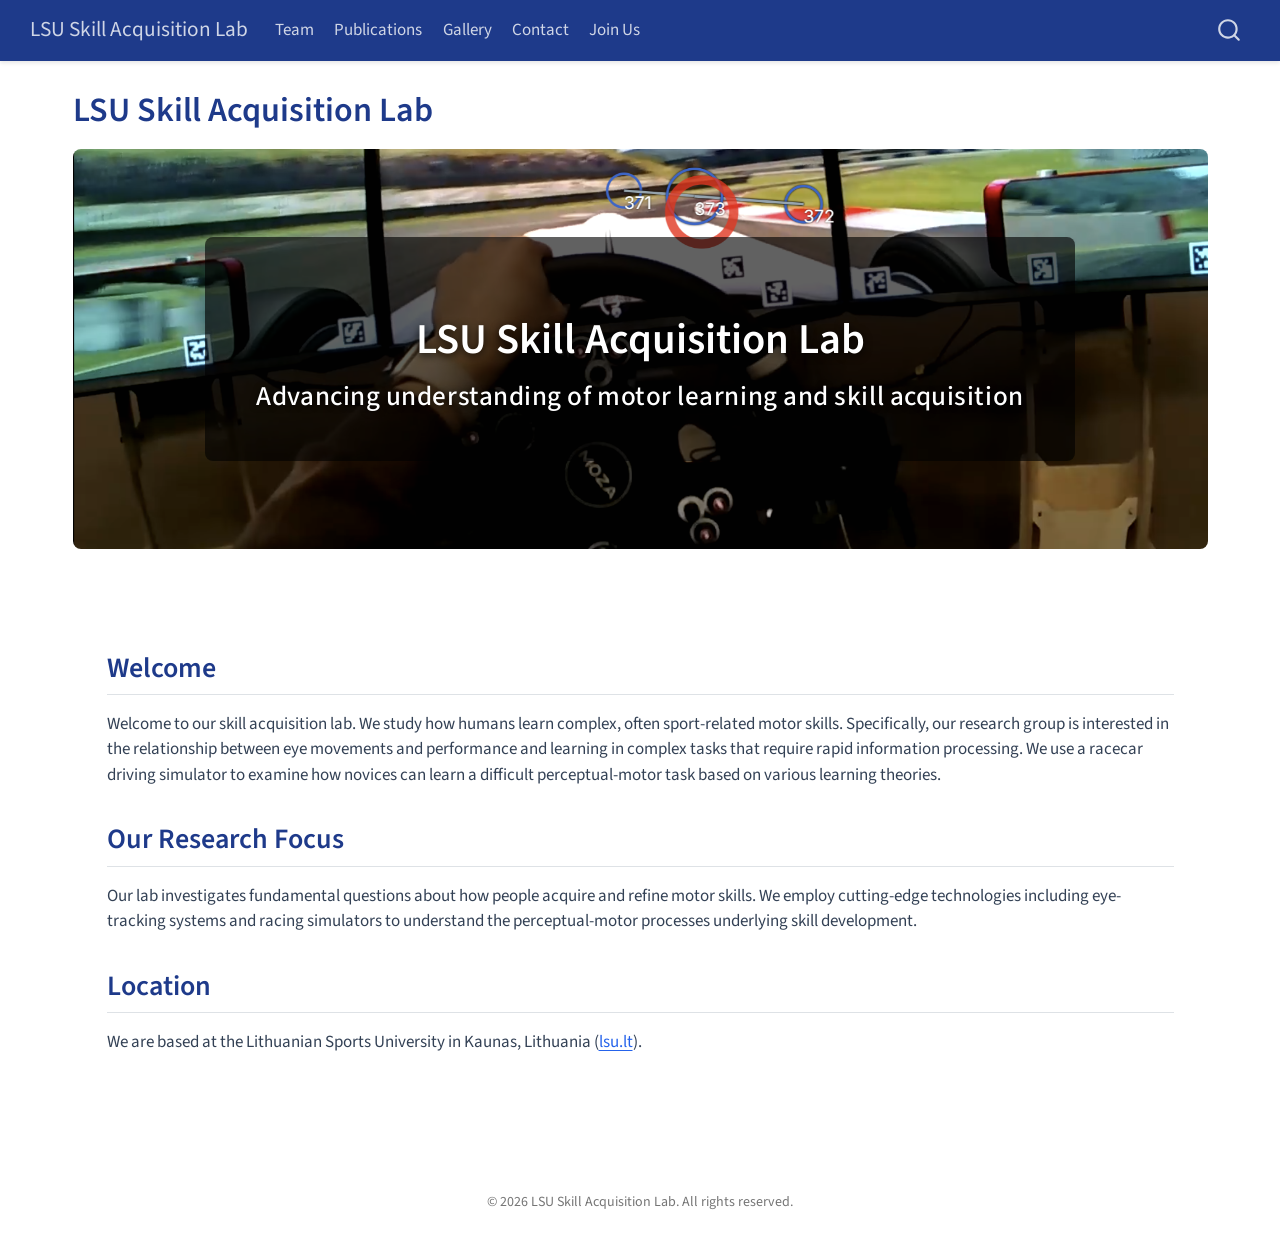
==== docs/index.html @ ab228d43 "changes to comply with accessiblity regulations" ====
<!DOCTYPE html>
<html xmlns="http://www.w3.org/1999/xhtml" lang="en" xml:lang="en"><head>

<meta charset="utf-8">
<meta name="generator" content="quarto-1.7.30">

<meta name="viewport" content="width=device-width, initial-scale=1.0, user-scalable=yes">


<title>LSU Skill Acquisition Lab</title>
<style>
code{white-space: pre-wrap;}
span.smallcaps{font-variant: small-caps;}
div.columns{display: flex; gap: min(4vw, 1.5em);}
div.column{flex: auto; overflow-x: auto;}
div.hanging-indent{margin-left: 1.5em; text-indent: -1.5em;}
ul.task-list{list-style: none;}
ul.task-list li input[type="checkbox"] {
  width: 0.8em;
  margin: 0 0.8em 0.2em -1em; /* quarto-specific, see https://github.com/quarto-dev/quarto-cli/issues/4556 */ 
  vertical-align: middle;
}
</style>


<script src="site_libs/quarto-nav/quarto-nav.js"></script>
<script src="site_libs/quarto-nav/headroom.min.js"></script>
<script src="site_libs/clipboard/clipboard.min.js"></script>
<script src="site_libs/quarto-search/autocomplete.umd.js"></script>
<script src="site_libs/quarto-search/fuse.min.js"></script>
<script src="site_libs/quarto-search/quarto-search.js"></script>
<meta name="quarto:offset" content="./">
<script src="site_libs/quarto-html/quarto.js" type="module"></script>
<script src="site_libs/quarto-html/tabsets/tabsets.js" type="module"></script>
<script src="site_libs/quarto-html/popper.min.js"></script>
<script src="site_libs/quarto-html/tippy.umd.min.js"></script>
<script src="site_libs/quarto-html/anchor.min.js"></script>
<link href="site_libs/quarto-html/tippy.css" rel="stylesheet">
<link href="site_libs/quarto-html/quarto-syntax-highlighting-de070a7b0ab54f8780927367ac907214.css" rel="stylesheet" id="quarto-text-highlighting-styles">
<script src="site_libs/bootstrap/bootstrap.min.js"></script>
<link href="site_libs/bootstrap/bootstrap-icons.css" rel="stylesheet">
<link href="site_libs/bootstrap/bootstrap-1e945a62a688f1946a7d1ae75eba10f9.min.css" rel="stylesheet" append-hash="true" id="quarto-bootstrap" data-mode="light">
<script id="quarto-search-options" type="application/json">{
  "location": "navbar",
  "copy-button": false,
  "collapse-after": 3,
  "panel-placement": "end",
  "type": "overlay",
  "limit": 50,
  "keyboard-shortcut": [
    "f",
    "/",
    "s"
  ],
  "show-item-context": false,
  "language": {
    "search-no-results-text": "No results",
    "search-matching-documents-text": "matching documents",
    "search-copy-link-title": "Copy link to search",
    "search-hide-matches-text": "Hide additional matches",
    "search-more-match-text": "more match in this document",
    "search-more-matches-text": "more matches in this document",
    "search-clear-button-title": "Clear",
    "search-text-placeholder": "",
    "search-detached-cancel-button-title": "Cancel",
    "search-submit-button-title": "Submit",
    "search-label": "Search"
  }
}</script>


<link rel="stylesheet" href="styles.css">
</head>

<body class="nav-fixed quarto-light">

<div id="quarto-search-results"></div>
  <header id="quarto-header" class="headroom fixed-top">
    <nav class="navbar navbar-expand-lg " data-bs-theme="dark">
      <div class="navbar-container container-fluid">
      <div class="navbar-brand-container mx-auto">
    <a class="navbar-brand" href="./index.html">
    <span class="navbar-title">LSU Skill Acquisition Lab</span>
    </a>
  </div>
            <div id="quarto-search" class="" title="Search"></div>
          <button class="navbar-toggler" type="button" data-bs-toggle="collapse" data-bs-target="#navbarCollapse" aria-controls="navbarCollapse" role="menu" aria-expanded="false" aria-label="Toggle navigation" onclick="if (window.quartoToggleHeadroom) { window.quartoToggleHeadroom(); }">
  <span class="navbar-toggler-icon"></span>
</button>
          <div class="collapse navbar-collapse" id="navbarCollapse">
            <ul class="navbar-nav navbar-nav-scroll me-auto">
  <li class="nav-item">
    <a class="nav-link" href="./team.html"> 
<span class="menu-text">Team</span></a>
  </li>  
  <li class="nav-item">
    <a class="nav-link" href="./publications.html"> 
<span class="menu-text">Publications</span></a>
  </li>  
  <li class="nav-item">
    <a class="nav-link" href="./gallery.html"> 
<span class="menu-text">Gallery</span></a>
  </li>  
  <li class="nav-item">
    <a class="nav-link" href="./contact.html"> 
<span class="menu-text">Contact</span></a>
  </li>  
  <li class="nav-item">
    <a class="nav-link" href="./join.html"> 
<span class="menu-text">Join Us</span></a>
  </li>  
</ul>
          </div> <!-- /navcollapse -->
            <div class="quarto-navbar-tools">
</div>
      </div> <!-- /container-fluid -->
    </nav>
</header>
<!-- content -->
<div id="quarto-content" class="quarto-container page-columns page-rows-contents page-layout-full page-navbar">
<!-- sidebar -->
<!-- margin-sidebar -->
    
<!-- main -->
<main class="content column-page" id="quarto-document-content">
<a href="#quarto-document-content" class="skip-link">Skip to main content</a>

<header id="title-block-header" class="quarto-title-block default">
<div class="quarto-title">
<h1 class="title">LSU Skill Acquisition Lab</h1>
</div>



<div class="quarto-title-meta column-page">

    
  
    
  </div>
  


</header>


<div class="hero-section">
<section id="lsu-skill-acquisition-lab" class="level1 content-section">
<h1>LSU Skill Acquisition Lab</h1>
<p>Advancing understanding of motor learning and skill acquisition</p>
</section>
</div>
<div class="content-section">
<section id="welcome" class="level2">
<h2 class="anchored" data-anchor-id="welcome">Welcome</h2>
<p>Welcome to our skill acquisition lab. We study how humans learn complex, often sport-related motor skills. Specifically, our research group is interested in the relationship between eye movements and performance and learning in complex tasks that require rapid information processing. We use a racecar driving simulator to examine how novices can learn a difficult perceptual-motor task based on various learning theories.</p>
</section>
<section id="our-research-focus" class="level2">
<h2 class="anchored" data-anchor-id="our-research-focus">Our Research Focus</h2>
<p>Our lab investigates fundamental questions about how people acquire and refine motor skills. We employ cutting-edge technologies including eye-tracking systems and racing simulators to understand the perceptual-motor processes underlying skill development.</p>
</section>
<section id="location" class="level2">
<h2 class="anchored" data-anchor-id="location">Location</h2>
<p>We are based at the Lithuanian Sports University in Kaunas, Lithuania (<a href="https://www.lsu.lt/" target="_blank" aria-label="Lithuanian Sports University website (opens in new tab)">lsu.lt</a>).</p>
</section>
</div>



</main> <!-- /main -->
<script id="quarto-html-after-body" type="application/javascript">
  window.document.addEventListener("DOMContentLoaded", function (event) {
    const icon = "";
    const anchorJS = new window.AnchorJS();
    anchorJS.options = {
      placement: 'right',
      icon: icon
    };
    anchorJS.add('.anchored');
    const isCodeAnnotation = (el) => {
      for (const clz of el.classList) {
        if (clz.startsWith('code-annotation-')) {                     
          return true;
        }
      }
      return false;
    }
    const onCopySuccess = function(e) {
      // button target
      const button = e.trigger;
      // don't keep focus
      button.blur();
      // flash "checked"
      button.classList.add('code-copy-button-checked');
      var currentTitle = button.getAttribute("title");
      button.setAttribute("title", "Copied!");
      let tooltip;
      if (window.bootstrap) {
        button.setAttribute("data-bs-toggle", "tooltip");
        button.setAttribute("data-bs-placement", "left");
        button.setAttribute("data-bs-title", "Copied!");
        tooltip = new bootstrap.Tooltip(button, 
          { trigger: "manual", 
            customClass: "code-copy-button-tooltip",
            offset: [0, -8]});
        tooltip.show();    
      }
      setTimeout(function() {
        if (tooltip) {
          tooltip.hide();
          button.removeAttribute("data-bs-title");
          button.removeAttribute("data-bs-toggle");
          button.removeAttribute("data-bs-placement");
        }
        button.setAttribute("title", currentTitle);
        button.classList.remove('code-copy-button-checked');
      }, 1000);
      // clear code selection
      e.clearSelection();
    }
    const getTextToCopy = function(trigger) {
        const codeEl = trigger.previousElementSibling.cloneNode(true);
        for (const childEl of codeEl.children) {
          if (isCodeAnnotation(childEl)) {
            childEl.remove();
          }
        }
        return codeEl.innerText;
    }
    const clipboard = new window.ClipboardJS('.code-copy-button:not([data-in-quarto-modal])', {
      text: getTextToCopy
    });
    clipboard.on('success', onCopySuccess);
    if (window.document.getElementById('quarto-embedded-source-code-modal')) {
      const clipboardModal = new window.ClipboardJS('.code-copy-button[data-in-quarto-modal]', {
        text: getTextToCopy,
        container: window.document.getElementById('quarto-embedded-source-code-modal')
      });
      clipboardModal.on('success', onCopySuccess);
    }
      var localhostRegex = new RegExp(/^(?:http|https):\/\/localhost\:?[0-9]*\//);
      var mailtoRegex = new RegExp(/^mailto:/);
        var filterRegex = new RegExp("https:\/\/lsumotorlab\.github\.io\/lsu_lab_webpage");
      var isInternal = (href) => {
          return filterRegex.test(href) || localhostRegex.test(href) || mailtoRegex.test(href);
      }
      // Inspect non-navigation links and adorn them if external
     var links = window.document.querySelectorAll('a[href]:not(.nav-link):not(.navbar-brand):not(.toc-action):not(.sidebar-link):not(.sidebar-item-toggle):not(.pagination-link):not(.no-external):not([aria-hidden]):not(.dropdown-item):not(.quarto-navigation-tool):not(.about-link)');
      for (var i=0; i<links.length; i++) {
        const link = links[i];
        if (!isInternal(link.href)) {
          // undo the damage that might have been done by quarto-nav.js in the case of
          // links that we want to consider external
          if (link.dataset.originalHref !== undefined) {
            link.href = link.dataset.originalHref;
          }
        }
      }
    function tippyHover(el, contentFn, onTriggerFn, onUntriggerFn) {
      const config = {
        allowHTML: true,
        maxWidth: 500,
        delay: 100,
        arrow: false,
        appendTo: function(el) {
            return el.parentElement;
        },
        interactive: true,
        interactiveBorder: 10,
        theme: 'quarto',
        placement: 'bottom-start',
      };
      if (contentFn) {
        config.content = contentFn;
      }
      if (onTriggerFn) {
        config.onTrigger = onTriggerFn;
      }
      if (onUntriggerFn) {
        config.onUntrigger = onUntriggerFn;
      }
      window.tippy(el, config); 
    }
    const noterefs = window.document.querySelectorAll('a[role="doc-noteref"]');
    for (var i=0; i<noterefs.length; i++) {
      const ref = noterefs[i];
      tippyHover(ref, function() {
        // use id or data attribute instead here
        let href = ref.getAttribute('data-footnote-href') || ref.getAttribute('href');
        try { href = new URL(href).hash; } catch {}
        const id = href.replace(/^#\/?/, "");
        const note = window.document.getElementById(id);
        if (note) {
          return note.innerHTML;
        } else {
          return "";
        }
      });
    }
    const xrefs = window.document.querySelectorAll('a.quarto-xref');
    const processXRef = (id, note) => {
      // Strip column container classes
      const stripColumnClz = (el) => {
        el.classList.remove("page-full", "page-columns");
        if (el.children) {
          for (const child of el.children) {
            stripColumnClz(child);
          }
        }
      }
      stripColumnClz(note)
      if (id === null || id.startsWith('sec-')) {
        // Special case sections, only their first couple elements
        const container = document.createElement("div");
        if (note.children && note.children.length > 2) {
          container.appendChild(note.children[0].cloneNode(true));
          for (let i = 1; i < note.children.length; i++) {
            const child = note.children[i];
            if (child.tagName === "P" && child.innerText === "") {
              continue;
            } else {
              container.appendChild(child.cloneNode(true));
              break;
            }
          }
          if (window.Quarto?.typesetMath) {
            window.Quarto.typesetMath(container);
          }
          return container.innerHTML
        } else {
          if (window.Quarto?.typesetMath) {
            window.Quarto.typesetMath(note);
          }
          return note.innerHTML;
        }
      } else {
        // Remove any anchor links if they are present
        const anchorLink = note.querySelector('a.anchorjs-link');
        if (anchorLink) {
          anchorLink.remove();
        }
        if (window.Quarto?.typesetMath) {
          window.Quarto.typesetMath(note);
        }
        if (note.classList.contains("callout")) {
          return note.outerHTML;
        } else {
          return note.innerHTML;
        }
      }
    }
    for (var i=0; i<xrefs.length; i++) {
      const xref = xrefs[i];
      tippyHover(xref, undefined, function(instance) {
        instance.disable();
        let url = xref.getAttribute('href');
        let hash = undefined; 
        if (url.startsWith('#')) {
          hash = url;
        } else {
          try { hash = new URL(url).hash; } catch {}
        }
        if (hash) {
          const id = hash.replace(/^#\/?/, "");
          const note = window.document.getElementById(id);
          if (note !== null) {
            try {
              const html = processXRef(id, note.cloneNode(true));
              instance.setContent(html);
            } finally {
              instance.enable();
              instance.show();
            }
          } else {
            // See if we can fetch this
            fetch(url.split('#')[0])
            .then(res => res.text())
            .then(html => {
              const parser = new DOMParser();
              const htmlDoc = parser.parseFromString(html, "text/html");
              const note = htmlDoc.getElementById(id);
              if (note !== null) {
                const html = processXRef(id, note);
                instance.setContent(html);
              } 
            }).finally(() => {
              instance.enable();
              instance.show();
            });
          }
        } else {
          // See if we can fetch a full url (with no hash to target)
          // This is a special case and we should probably do some content thinning / targeting
          fetch(url)
          .then(res => res.text())
          .then(html => {
            const parser = new DOMParser();
            const htmlDoc = parser.parseFromString(html, "text/html");
            const note = htmlDoc.querySelector('main.content');
            if (note !== null) {
              // This should only happen for chapter cross references
              // (since there is no id in the URL)
              // remove the first header
              if (note.children.length > 0 && note.children[0].tagName === "HEADER") {
                note.children[0].remove();
              }
              const html = processXRef(null, note);
              instance.setContent(html);
            } 
          }).finally(() => {
            instance.enable();
            instance.show();
          });
        }
      }, function(instance) {
      });
    }
        let selectedAnnoteEl;
        const selectorForAnnotation = ( cell, annotation) => {
          let cellAttr = 'data-code-cell="' + cell + '"';
          let lineAttr = 'data-code-annotation="' +  annotation + '"';
          const selector = 'span[' + cellAttr + '][' + lineAttr + ']';
          return selector;
        }
        const selectCodeLines = (annoteEl) => {
          const doc = window.document;
          const targetCell = annoteEl.getAttribute("data-target-cell");
          const targetAnnotation = annoteEl.getAttribute("data-target-annotation");
          const annoteSpan = window.document.querySelector(selectorForAnnotation(targetCell, targetAnnotation));
          const lines = annoteSpan.getAttribute("data-code-lines").split(",");
          const lineIds = lines.map((line) => {
            return targetCell + "-" + line;
          })
          let top = null;
          let height = null;
          let parent = null;
          if (lineIds.length > 0) {
              //compute the position of the single el (top and bottom and make a div)
              const el = window.document.getElementById(lineIds[0]);
              top = el.offsetTop;
              height = el.offsetHeight;
              parent = el.parentElement.parentElement;
            if (lineIds.length > 1) {
              const lastEl = window.document.getElementById(lineIds[lineIds.length - 1]);
              const bottom = lastEl.offsetTop + lastEl.offsetHeight;
              height = bottom - top;
            }
            if (top !== null && height !== null && parent !== null) {
              // cook up a div (if necessary) and position it 
              let div = window.document.getElementById("code-annotation-line-highlight");
              if (div === null) {
                div = window.document.createElement("div");
                div.setAttribute("id", "code-annotation-line-highlight");
                div.style.position = 'absolute';
                parent.appendChild(div);
              }
              div.style.top = top - 2 + "px";
              div.style.height = height + 4 + "px";
              div.style.left = 0;
              let gutterDiv = window.document.getElementById("code-annotation-line-highlight-gutter");
              if (gutterDiv === null) {
                gutterDiv = window.document.createElement("div");
                gutterDiv.setAttribute("id", "code-annotation-line-highlight-gutter");
                gutterDiv.style.position = 'absolute';
                const codeCell = window.document.getElementById(targetCell);
                const gutter = codeCell.querySelector('.code-annotation-gutter');
                gutter.appendChild(gutterDiv);
              }
              gutterDiv.style.top = top - 2 + "px";
              gutterDiv.style.height = height + 4 + "px";
            }
            selectedAnnoteEl = annoteEl;
          }
        };
        const unselectCodeLines = () => {
          const elementsIds = ["code-annotation-line-highlight", "code-annotation-line-highlight-gutter"];
          elementsIds.forEach((elId) => {
            const div = window.document.getElementById(elId);
            if (div) {
              div.remove();
            }
          });
          selectedAnnoteEl = undefined;
        };
          // Handle positioning of the toggle
      window.addEventListener(
        "resize",
        throttle(() => {
          elRect = undefined;
          if (selectedAnnoteEl) {
            selectCodeLines(selectedAnnoteEl);
          }
        }, 10)
      );
      function throttle(fn, ms) {
      let throttle = false;
      let timer;
        return (...args) => {
          if(!throttle) { // first call gets through
              fn.apply(this, args);
              throttle = true;
          } else { // all the others get throttled
              if(timer) clearTimeout(timer); // cancel #2
              timer = setTimeout(() => {
                fn.apply(this, args);
                timer = throttle = false;
              }, ms);
          }
        };
      }
        // Attach click handler to the DT
        const annoteDls = window.document.querySelectorAll('dt[data-target-cell]');
        for (const annoteDlNode of annoteDls) {
          annoteDlNode.addEventListener('click', (event) => {
            const clickedEl = event.target;
            if (clickedEl !== selectedAnnoteEl) {
              unselectCodeLines();
              const activeEl = window.document.querySelector('dt[data-target-cell].code-annotation-active');
              if (activeEl) {
                activeEl.classList.remove('code-annotation-active');
              }
              selectCodeLines(clickedEl);
              clickedEl.classList.add('code-annotation-active');
            } else {
              // Unselect the line
              unselectCodeLines();
              clickedEl.classList.remove('code-annotation-active');
            }
          });
        }
    const findCites = (el) => {
      const parentEl = el.parentElement;
      if (parentEl) {
        const cites = parentEl.dataset.cites;
        if (cites) {
          return {
            el,
            cites: cites.split(' ')
          };
        } else {
          return findCites(el.parentElement)
        }
      } else {
        return undefined;
      }
    };
    var bibliorefs = window.document.querySelectorAll('a[role="doc-biblioref"]');
    for (var i=0; i<bibliorefs.length; i++) {
      const ref = bibliorefs[i];
      const citeInfo = findCites(ref);
      if (citeInfo) {
        tippyHover(citeInfo.el, function() {
          var popup = window.document.createElement('div');
          citeInfo.cites.forEach(function(cite) {
            var citeDiv = window.document.createElement('div');
            citeDiv.classList.add('hanging-indent');
            citeDiv.classList.add('csl-entry');
            var biblioDiv = window.document.getElementById('ref-' + cite);
            if (biblioDiv) {
              citeDiv.innerHTML = biblioDiv.innerHTML;
            }
            popup.appendChild(citeDiv);
          });
          return popup.innerHTML;
        });
      }
    }
  });
  </script>
</div> <!-- /content -->
<footer class="footer">
  <div class="nav-footer">
    <div class="nav-footer-left">
      &nbsp;
    </div>   
    <div class="nav-footer-center">
<p>© 2026 LSU Skill Acquisition Lab. All rights reserved.</p>
</div>
    <div class="nav-footer-right">
      &nbsp;
    </div>
  </div>
</footer>




</body></html>
---- docs/site_libs/quarto-html/tippy.css ----
.tippy-box[data-animation=fade][data-state=hidden]{opacity:0}[data-tippy-root]{max-width:calc(100vw - 10px)}.tippy-box{position:relative;background-color:#333;color:#fff;border-radius:4px;font-size:14px;line-height:1.4;white-space:normal;outline:0;transition-property:transform,visibility,opacity}.tippy-box[data-placement^=top]>.tippy-arrow{bottom:0}.tippy-box[data-placement^=top]>.tippy-arrow:before{bottom:-7px;left:0;border-width:8px 8px 0;border-top-color:initial;transform-origin:center top}.tippy-box[data-placement^=bottom]>.tippy-arrow{top:0}.tippy-box[data-placement^=bottom]>.tippy-arrow:before{top:-7px;left:0;border-width:0 8px 8px;border-bottom-color:initial;transform-origin:center bottom}.tippy-box[data-placement^=left]>.tippy-arrow{right:0}.tippy-box[data-placement^=left]>.tippy-arrow:before{border-width:8px 0 8px 8px;border-left-color:initial;right:-7px;transform-origin:center left}.tippy-box[data-placement^=right]>.tippy-arrow{left:0}.tippy-box[data-placement^=right]>.tippy-arrow:before{left:-7px;border-width:8px 8px 8px 0;border-right-color:initial;transform-origin:center right}.tippy-box[data-inertia][data-state=visible]{transition-timing-function:cubic-bezier(.54,1.5,.38,1.11)}.tippy-arrow{width:16px;height:16px;color:#333}.tippy-arrow:before{content:"";position:absolute;border-color:transparent;border-style:solid}.tippy-content{position:relative;padding:5px 9px;z-index:1}
---- docs/site_libs/quarto-html/quarto-syntax-highlighting-de070a7b0ab54f8780927367ac907214.css ----
/* quarto syntax highlight colors */
:root {
  --quarto-hl-ot-color: #003B4F;
  --quarto-hl-at-color: #657422;
  --quarto-hl-ss-color: #20794D;
  --quarto-hl-an-color: #5E5E5E;
  --quarto-hl-fu-color: #4758AB;
  --quarto-hl-st-color: #20794D;
  --quarto-hl-cf-color: #003B4F;
  --quarto-hl-op-color: #5E5E5E;
  --quarto-hl-er-color: #AD0000;
  --quarto-hl-bn-color: #AD0000;
  --quarto-hl-al-color: #AD0000;
  --quarto-hl-va-color: #111111;
  --quarto-hl-bu-color: inherit;
  --quarto-hl-ex-color: inherit;
  --quarto-hl-pp-color: #AD0000;
  --quarto-hl-in-color: #5E5E5E;
  --quarto-hl-vs-color: #20794D;
  --quarto-hl-wa-color: #5E5E5E;
  --quarto-hl-do-color: #5E5E5E;
  --quarto-hl-im-color: #00769E;
  --quarto-hl-ch-color: #20794D;
  --quarto-hl-dt-color: #AD0000;
  --quarto-hl-fl-color: #AD0000;
  --quarto-hl-co-color: #5E5E5E;
  --quarto-hl-cv-color: #5E5E5E;
  --quarto-hl-cn-color: #8f5902;
  --quarto-hl-sc-color: #5E5E5E;
  --quarto-hl-dv-color: #AD0000;
  --quarto-hl-kw-color: #003B4F;
}

/* other quarto variables */
:root {
  --quarto-font-monospace: SFMono-Regular, Menlo, Monaco, Consolas, "Liberation Mono", "Courier New", monospace;
}

/* syntax highlight based on Pandoc's rules */
pre > code.sourceCode > span {
  color: #003B4F;
}

code.sourceCode > span {
  color: #003B4F;
}

div.sourceCode,
div.sourceCode pre.sourceCode {
  color: #003B4F;
}

/* Normal */
code span {
  color: #003B4F;
}

/* Alert */
code span.al {
  color: #AD0000;
  font-style: inherit;
}

/* Annotation */
code span.an {
  color: #5E5E5E;
  font-style: inherit;
}

/* Attribute */
code span.at {
  color: #657422;
  font-style: inherit;
}

/* BaseN */
code span.bn {
  color: #AD0000;
  font-style: inherit;
}

/* BuiltIn */
code span.bu {
  font-style: inherit;
}

/* ControlFlow */
code span.cf {
  color: #003B4F;
  font-weight: bold;
  font-style: inherit;
}

/* Char */
code span.ch {
  color: #20794D;
  font-style: inherit;
}

/* Constant */
code span.cn {
  color: #8f5902;
  font-style: inherit;
}

/* Comment */
code span.co {
  color: #5E5E5E;
  font-style: inherit;
}

/* CommentVar */
code span.cv {
  color: #5E5E5E;
  font-style: italic;
}

/* Documentation */
code span.do {
  color: #5E5E5E;
  font-style: italic;
}

/* DataType */
code span.dt {
  color: #AD0000;
  font-style: inherit;
}

/* DecVal */
code span.dv {
  color: #AD0000;
  font-style: inherit;
}

/* Error */
code span.er {
  color: #AD0000;
  font-style: inherit;
}

/* Extension */
code span.ex {
  font-style: inherit;
}

/* Float */
code span.fl {
  color: #AD0000;
  font-style: inherit;
}

/* Function */
code span.fu {
  color: #4758AB;
  font-style: inherit;
}

/* Import */
code span.im {
  color: #00769E;
  font-style: inherit;
}

/* Information */
code span.in {
  color: #5E5E5E;
  font-style: inherit;
}

/* Keyword */
code span.kw {
  color: #003B4F;
  font-weight: bold;
  font-style: inherit;
}

/* Operator */
code span.op {
  color: #5E5E5E;
  font-style: inherit;
}

/* Other */
code span.ot {
  color: #003B4F;
  font-style: inherit;
}

/* Preprocessor */
code span.pp {
  color: #AD0000;
  font-style: inherit;
}

/* SpecialChar */
code span.sc {
  color: #5E5E5E;
  font-style: inherit;
}

/* SpecialString */
code span.ss {
  color: #20794D;
  font-style: inherit;
}

/* String */
code span.st {
  color: #20794D;
  font-style: inherit;
}

/* Variable */
code span.va {
  color: #111111;
  font-style: inherit;
}

/* VerbatimString */
code span.vs {
  color: #20794D;
  font-style: inherit;
}

/* Warning */
code span.wa {
  color: #5E5E5E;
  font-style: italic;
}

.prevent-inlining {
  content: "</";
}

/*# sourceMappingURL=87b39de9f4d1ff88c62557026aa071dc.css.map */
---- docs/styles.css ----
.team-member {
  margin-bottom: 2rem;
  padding: 1.5rem;
  border-left: 4px solid #2563eb;
  background-color: #f8fafc;
}

.team-member h3 {
  margin-top: 0;
  color: #1e3a8a;
}

.team-member .role {
  color: #64748b;
  font-style: italic;
  margin-bottom: 0.5rem;
}

.publication-year {
  margin-top: 2rem;
  margin-bottom: 1rem;
  padding-bottom: 0.5rem;
  border-bottom: 2px solid #e2e8f0;
  color: #1e3a8a;
  font-size: 1.5rem;
  font-weight: 600;
}

.publication-item {
  margin-bottom: 1.5rem;
  padding-left: 1rem;
}

.gallery-grid {
  display: grid;
  grid-template-columns: repeat(auto-fill, minmax(300px, 1fr));
  gap: 1.5rem;
  margin-top: 2rem;
}

.gallery-item {
  border: 1px solid #e2e8f0;
  border-radius: 8px;
  overflow: hidden;
  box-shadow: 0 2px 4px rgba(0,0,0,0.1);
  transition: transform 0.2s;
}

.gallery-item:hover {
  transform: translateY(-4px);
  box-shadow: 0 4px 8px rgba(0,0,0,0.15);
}

.gallery-item img {
  width: 100%;
  height: 250px;
  object-fit: cover;
}

.gallery-caption {
  padding: 1rem;
  background-color: #f8fafc;
  font-size: 0.9rem;
  color: #475569;
}

.contact-info {
  margin-top: 2rem;
  padding: 2rem;
  background-color: #f8fafc;
  border-radius: 8px;
}

.contact-info h3 {
  margin-top: 0;
}

.map-container {
  margin-top: 2rem;
  border-radius: 8px;
  overflow: hidden;
  box-shadow: 0 2px 8px rgba(0,0,0,0.1);
}

.join-box {
  margin-top: 2rem;
  padding: 2rem;
  background-color: #eff6ff;
  border-left: 4px solid #2563eb;
  border-radius: 4px;
}

.content-section {
  max-width: 1200px;
  margin: 0 auto;
  padding: 2rem;
}

.hero-section {
  background-image: url('images/simulator_3.png');
  background-size: cover;
  background-position: center;
  min-height: 400px;
  display: flex;
  align-items: center;
  justify-content: center;
  margin-bottom: 2rem;
  border-radius: 8px;
  overflow: hidden;
}

.hero-section .content-section {
  background-color: rgba(0, 0, 0, 0.62);
  border-radius: 8px;
  padding: 2.5rem 3rem;
  text-align: center;
}

.hero-section h1 {
  color: #ffffff;
  font-size: 2.5rem;
  margin-bottom: 0.75rem;
  text-shadow: 0 2px 8px rgba(0,0,0,0.8);
}

.hero-section p {
  color: #ffffff;
  font-size: 1.6rem;
  font-weight: 500;
  margin: 0;
  text-shadow: 0 1px 6px rgba(0,0,0,0.9);
  letter-spacing: 0.02em;
}
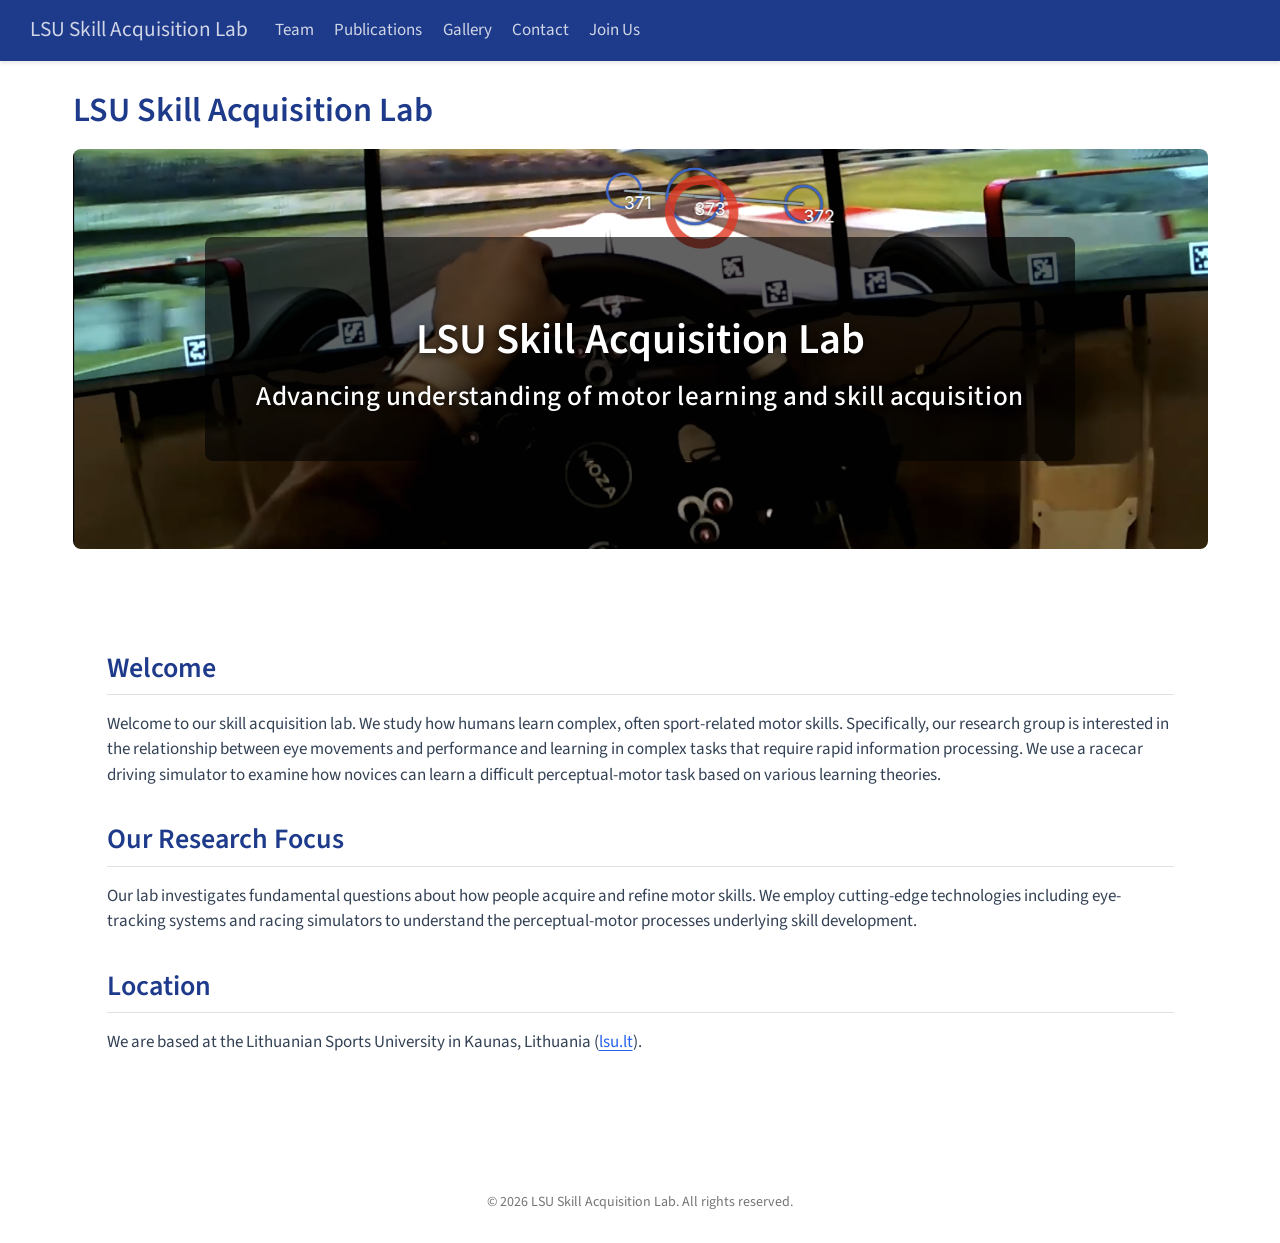
==== commit 00fa5f5e: "remove search box" ====
--- a/docs/index.html
+++ b/docs/index.html
@@ -83,7 +83,6 @@
     <span class="navbar-title">LSU Skill Acquisition Lab</span>
     </a>
   </div>
-            <div id="quarto-search" class="" title="Search"></div>
           <button class="navbar-toggler" type="button" data-bs-toggle="collapse" data-bs-target="#navbarCollapse" aria-controls="navbarCollapse" role="menu" aria-expanded="false" aria-label="Toggle navigation" onclick="if (window.quartoToggleHeadroom) { window.quartoToggleHeadroom(); }">
   <span class="navbar-toggler-icon"></span>
 </button>
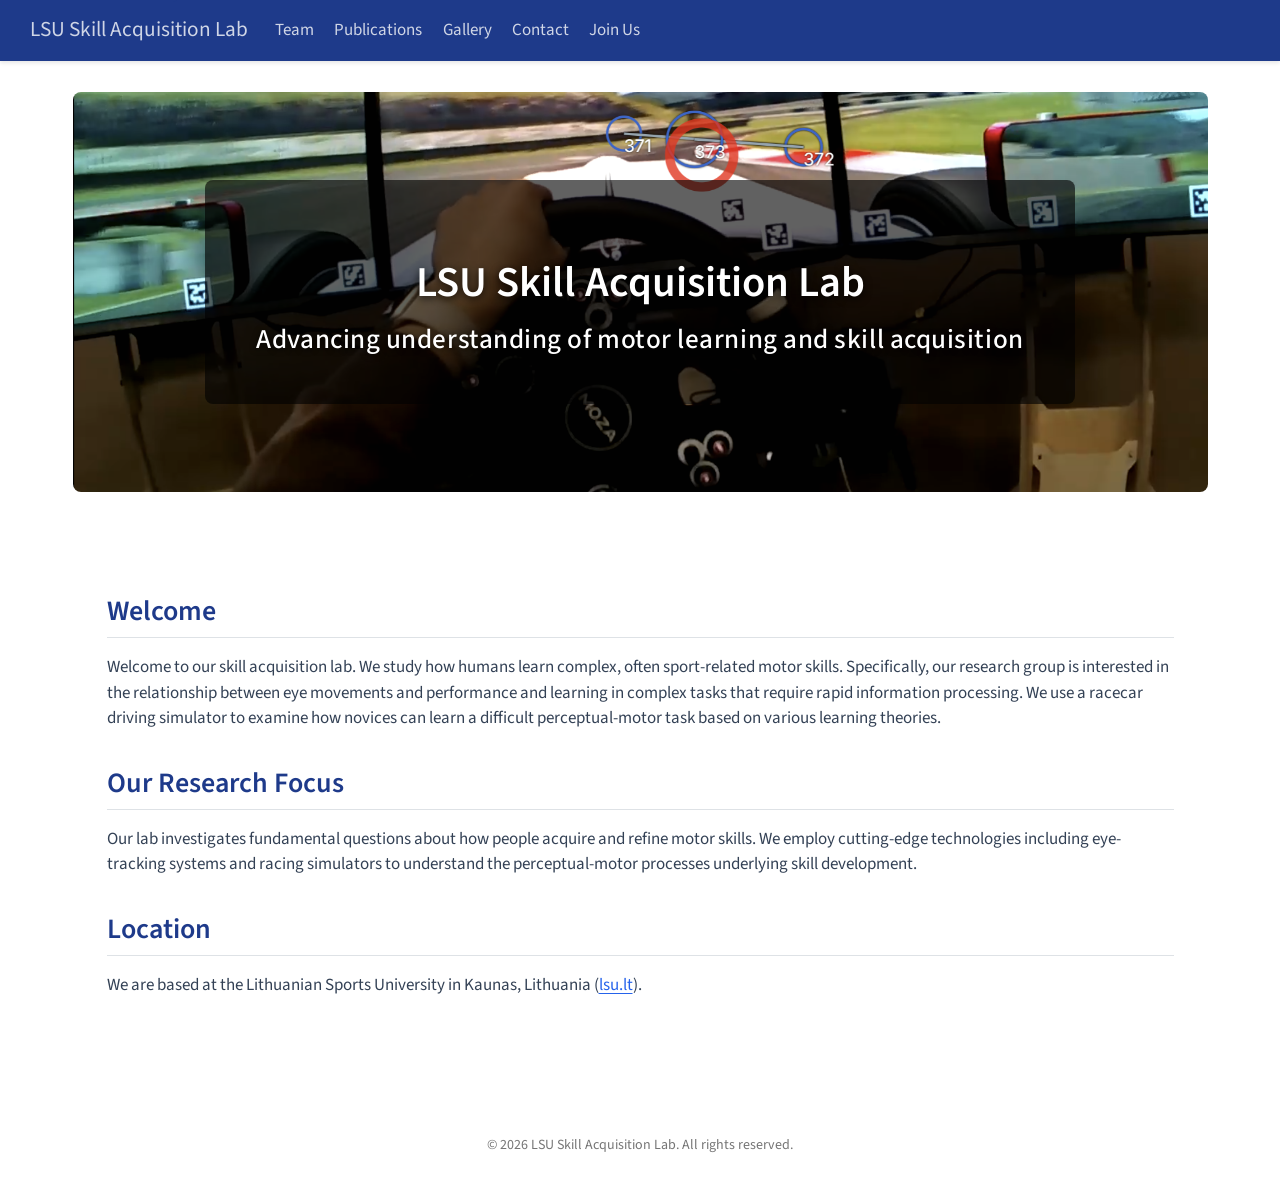
==== commit 9632cc91: "more fixes" ====
--- a/docs/index.html
+++ b/docs/index.html
@@ -67,6 +67,7 @@
     "search-label": "Search"
   }
 }</script>
+<style>#title-block-header { display: none; }</style>
 
 
 <link rel="stylesheet" href="styles.css">
@@ -122,7 +123,6 @@
     
 <!-- main -->
 <main class="content column-page" id="quarto-document-content">
-<a href="#quarto-document-content" class="skip-link">Skip to main content</a>
 
 <header id="title-block-header" class="quarto-title-block default">
 <div class="quarto-title">
@@ -167,6 +167,20 @@
 
 
 </main> <!-- /main -->
+<script>
+(function () {
+  // Insert skip link as the very first element in <body>, before the navbar
+  var skipLink = document.createElement('a');
+  skipLink.href = '#quarto-document-content';
+  skipLink.className = 'skip-link';
+  skipLink.textContent = 'Skip to main content';
+  document.body.insertBefore(skipLink, document.body.firstChild);
+
+  // Remove incorrect role="menu" from the mobile navbar toggler button
+  var toggler = document.querySelector('button.navbar-toggler[role="menu"]');
+  if (toggler) toggler.removeAttribute('role');
+})();
+</script>
 <script id="quarto-html-after-body" type="application/javascript">
   window.document.addEventListener("DOMContentLoaded", function (event) {
     const icon = "";
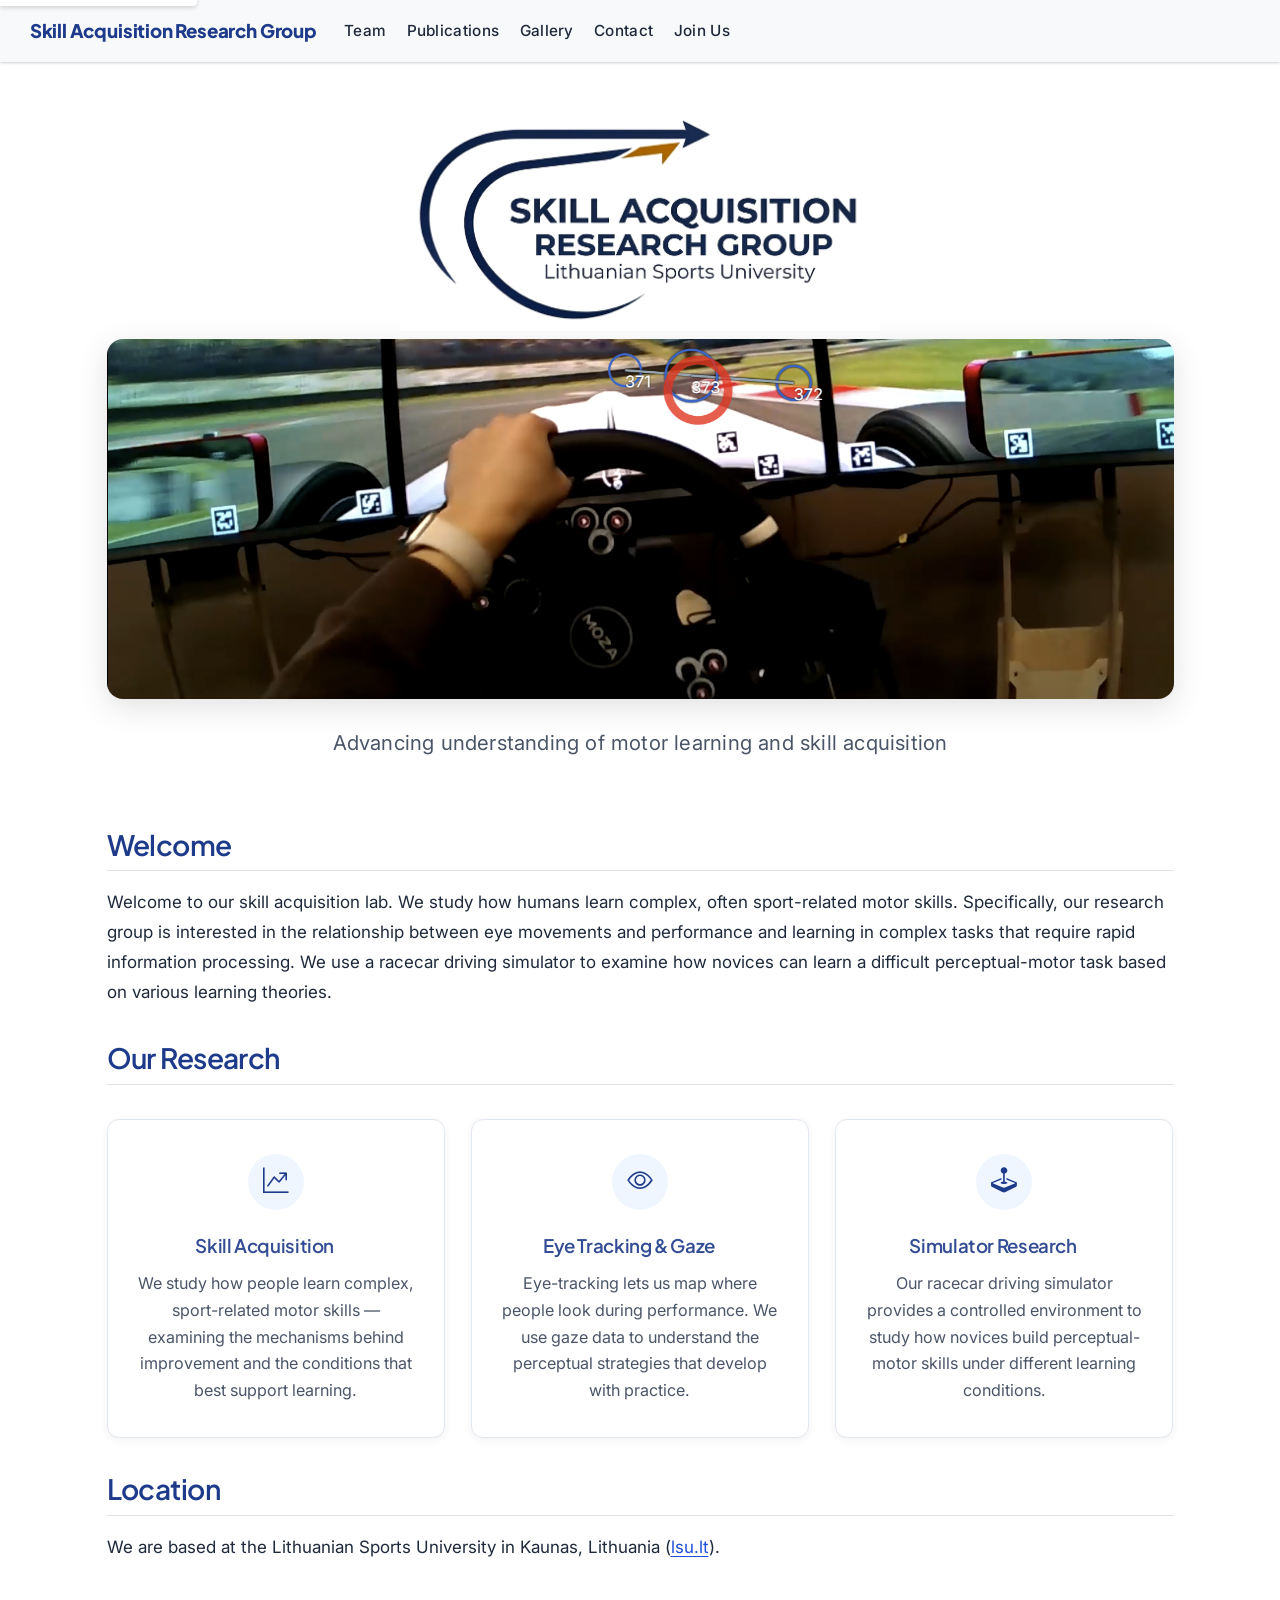
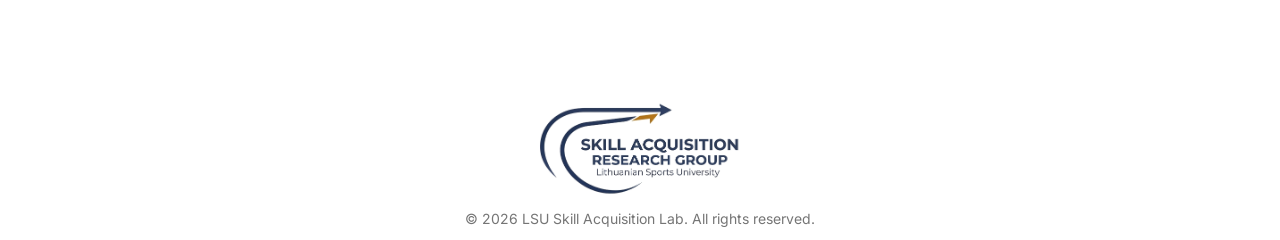
==== commit 3f1f8c17: "new styled website" ====
--- a/docs/index.html
+++ b/docs/index.html
@@ -7,7 +7,7 @@
 <meta name="viewport" content="width=device-width, initial-scale=1.0, user-scalable=yes">
 
 
-<title>LSU Skill Acquisition Lab</title>
+<title>Skill Acquisition Research Group</title>
 <style>
 code{white-space: pre-wrap;}
 span.smallcaps{font-variant: small-caps;}
@@ -39,7 +39,7 @@
 <link href="site_libs/quarto-html/quarto-syntax-highlighting-de070a7b0ab54f8780927367ac907214.css" rel="stylesheet" id="quarto-text-highlighting-styles">
 <script src="site_libs/bootstrap/bootstrap.min.js"></script>
 <link href="site_libs/bootstrap/bootstrap-icons.css" rel="stylesheet">
-<link href="site_libs/bootstrap/bootstrap-1e945a62a688f1946a7d1ae75eba10f9.min.css" rel="stylesheet" append-hash="true" id="quarto-bootstrap" data-mode="light">
+<link href="site_libs/bootstrap/bootstrap-a76fe5c168c1652338de56c0fe45e539.min.css" rel="stylesheet" append-hash="true" id="quarto-bootstrap" data-mode="light">
 <script id="quarto-search-options" type="application/json">{
   "location": "navbar",
   "copy-button": false,
@@ -67,6 +67,9 @@
     "search-label": "Search"
   }
 }</script>
+<link rel="preconnect" href="https://fonts.googleapis.com">
+<link rel="preconnect" href="https://fonts.gstatic.com" crossorigin="">
+<link href="https://fonts.googleapis.com/css2?family=Inter:ital,wght@0,300;0,400;0,500;0,600;0,700;1,400&amp;family=Plus+Jakarta+Sans:wght@600;700;800&amp;display=swap" rel="stylesheet">
 <style>#title-block-header { display: none; }</style>
 
 
@@ -81,7 +84,7 @@
       <div class="navbar-container container-fluid">
       <div class="navbar-brand-container mx-auto">
     <a class="navbar-brand" href="./index.html">
-    <span class="navbar-title">LSU Skill Acquisition Lab</span>
+    <span class="navbar-title">Skill Acquisition Research Group</span>
     </a>
   </div>
           <button class="navbar-toggler" type="button" data-bs-toggle="collapse" data-bs-target="#navbarCollapse" aria-controls="navbarCollapse" role="menu" aria-expanded="false" aria-label="Toggle navigation" onclick="if (window.quartoToggleHeadroom) { window.quartoToggleHeadroom(); }">
@@ -126,7 +129,7 @@
 
 <header id="title-block-header" class="quarto-title-block default">
 <div class="quarto-title">
-<h1 class="title">LSU Skill Acquisition Lab</h1>
+<h1 class="title">Skill Acquisition Research Group</h1>
 </div>
 
 
@@ -143,20 +146,49 @@
 </header>
 
 
-<div class="hero-section">
-<section id="lsu-skill-acquisition-lab" class="level1 content-section">
-<h1>LSU Skill Acquisition Lab</h1>
+<div class="page-hero">
+<p><img src="images/lab_logo_1.png" class="hero-logo" alt="Skill Acquisition Research Group – Lithuanian Sports University"></p>
+<p><img src="images/simulator_3.png" class="hero-image" alt="Racing simulator used in motor learning research at the LSU Skill Acquisition Lab"></p>
+<div class="hero-subtitle">
 <p>Advancing understanding of motor learning and skill acquisition</p>
-</section>
+</div>
 </div>
 <div class="content-section">
 <section id="welcome" class="level2">
 <h2 class="anchored" data-anchor-id="welcome">Welcome</h2>
 <p>Welcome to our skill acquisition lab. We study how humans learn complex, often sport-related motor skills. Specifically, our research group is interested in the relationship between eye movements and performance and learning in complex tasks that require rapid information processing. We use a racecar driving simulator to examine how novices can learn a difficult perceptual-motor task based on various learning theories.</p>
 </section>
-<section id="our-research-focus" class="level2">
-<h2 class="anchored" data-anchor-id="our-research-focus">Our Research Focus</h2>
-<p>Our lab investigates fundamental questions about how people acquire and refine motor skills. We employ cutting-edge technologies including eye-tracking systems and racing simulators to understand the perceptual-motor processes underlying skill development.</p>
+<section id="our-research" class="level2">
+<h2 class="anchored" data-anchor-id="our-research">Our Research</h2>
+<div class="research-cards" role="list">
+<div class="research-card" role="listitem">
+<div class="research-card-icon" aria-hidden="true">
+<i class="bi bi-graph-up-arrow"></i>
+</div>
+<section id="skill-acquisition" class="level3">
+<h3 class="anchored" data-anchor-id="skill-acquisition">Skill Acquisition</h3>
+<p>We study how people learn complex, sport-related motor skills — examining the mechanisms behind improvement and the conditions that best support learning.</p>
+</section>
+</div>
+<div class="research-card" role="listitem">
+<div class="research-card-icon" aria-hidden="true">
+<i class="bi bi-eye"></i>
+</div>
+<section id="eye-tracking-gaze" class="level3">
+<h3 class="anchored" data-anchor-id="eye-tracking-gaze">Eye Tracking &amp; Gaze</h3>
+<p>Eye-tracking lets us map where people look during performance. We use gaze data to understand the perceptual strategies that develop with practice.</p>
+</section>
+</div>
+<div class="research-card" role="listitem">
+<div class="research-card-icon" aria-hidden="true">
+<i class="bi bi-joystick"></i>
+</div>
+<section id="simulator-research" class="level3">
+<h3 class="anchored" data-anchor-id="simulator-research">Simulator Research</h3>
+<p>Our racecar driving simulator provides a controlled environment to study how novices build perceptual-motor skills under different learning conditions.</p>
+</section>
+</div>
+</div>
 </section>
 <section id="location" class="level2">
 <h2 class="anchored" data-anchor-id="location">Location</h2>
@@ -587,7 +619,7 @@
       &nbsp;
     </div>   
     <div class="nav-footer-center">
-<p>© 2026 LSU Skill Acquisition Lab. All rights reserved.</p>
+<p><a href="./"><img src="./images/lab_logo_1.png" style="height: 100px; display: block; margin: 0 auto 0.5rem; opacity: 0.9;" alt="Skill Acquisition Research Group"></a> © 2026 LSU Skill Acquisition Lab. All rights reserved.</p>
 </div>
     <div class="nav-footer-right">
       &nbsp;
--- a/docs/styles.css
+++ b/docs/styles.css
@@ -1,19 +1,89 @@
-.team-member {
-  margin-bottom: 2rem;
+.team-grid {
+  display: grid;
+  grid-template-columns: repeat(auto-fill, minmax(300px, 1fr));
+  gap: 2rem;
+  margin-top: 2rem;
+}
+
+.team-card {
+  background: #ffffff;
+  border: 1px solid #e2e8f0;
+  border-radius: 12px;
+  overflow: hidden;
+  box-shadow: 0 2px 8px rgba(0,0,0,0.06);
+  display: flex;
+  flex-direction: column;
+  transition: transform 0.2s, box-shadow 0.2s;
+}
+
+.team-card:hover {
+  transform: translateY(-4px);
+  box-shadow: 0 8px 24px rgba(0,0,0,0.10);
+}
+
+.team-card-photo {
+  width: 100%;
+  height: 350px;
+  object-fit: cover;
+  object-position: center 25%;
+  display: block;
+}
+
+.team-card-avatar {
+  width: 100%;
+  height: 350px;
+  background: linear-gradient(135deg, #1e3a8a 0%, #2563eb 100%);
+  display: flex;
+  align-items: center;
+  justify-content: center;
+  font-size: 3.5rem;
+  font-weight: 700;
+  color: #ffffff;
+  letter-spacing: -0.02em;
+  user-select: none;
+}
+
+.team-card-body {
   padding: 1.5rem;
-  border-left: 4px solid #2563eb;
-  background-color: #f8fafc;
-}
-
-.team-member h3 {
-  margin-top: 0;
-  color: #1e3a8a;
-}
-
-.team-member .role {
-  color: #64748b;
+  display: flex;
+  flex-direction: column;
+  flex: 1;
+}
+
+.team-card h3 {
+  font-size: 1.1rem;
+  margin: 0 0 0.25rem;
+  color: #1e3a8a;
+}
+
+.role {
+  color: #4b5568;          /* 7.5:1 on white – WCAG AAA */
   font-style: italic;
-  margin-bottom: 0.5rem;
+  font-size: 0.9rem;
+  margin-bottom: 0.75rem;
+}
+
+.team-card p {
+  font-size: 0.9rem;
+  color: #4b5568;
+  line-height: 1.65;
+  flex: 1;
+  margin: 0 0 1rem;
+}
+
+.team-card-links {
+  font-size: 0.875rem;
+  margin-top: auto;
+}
+
+.team-card-links a {
+  color: #1d4ed8;
+  font-weight: 500;
+  text-decoration: none;
+}
+
+.team-card-links a:hover {
+  text-decoration: underline;
 }
 
 .publication-year {
@@ -64,22 +134,94 @@
   color: #475569;
 }
 
-.contact-info {
-  margin-top: 2rem;
-  padding: 2rem;
-  background-color: #f8fafc;
-  border-radius: 8px;
-}
-
-.contact-info h3 {
-  margin-top: 0;
+.contact-layout {
+  display: grid;
+  grid-template-columns: 1fr 1.6fr;
+  gap: 2rem;
+  align-items: start;
+  margin-top: 2rem;
+}
+
+@media (max-width: 768px) {
+  .contact-layout {
+    grid-template-columns: 1fr;
+  }
+}
+
+.contact-cards {
+  display: flex;
+  flex-direction: column;
+  gap: 1.25rem;
+}
+
+.contact-card {
+  background: #ffffff;
+  border: 1px solid #e2e8f0;
+  border-radius: 12px;
+  padding: 1.5rem;
+  box-shadow: 0 2px 8px rgba(0,0,0,0.06);
+  display: flex;
+  gap: 1rem;
+  align-items: flex-start;
+}
+
+.contact-card-icon {
+  width: 44px;
+  height: 44px;
+  background-color: #eff6ff;
+  border-radius: 50%;
+  display: flex;
+  align-items: center;
+  justify-content: center;
+  font-size: 1.25rem;
+  color: #1e3a8a;
+  flex-shrink: 0;
+}
+
+.contact-card-body h2 {
+  font-size: 1rem;
+  font-weight: 600;
+  color: #1e3a8a;
+  margin: 0 0 0.5rem;
+}
+
+.contact-card-body p {
+  font-size: 0.9rem;
+  color: #4b5568;
+  margin: 0 0 0.35rem;
+  line-height: 1.6;
+}
+
+.contact-card-body a {
+  color: #1d4ed8;
+  text-decoration: none;
+}
+
+.contact-card-body a:hover {
+  text-decoration: underline;
 }
 
 .map-container {
-  margin-top: 2rem;
   border-radius: 8px;
   overflow: hidden;
   box-shadow: 0 2px 8px rgba(0,0,0,0.1);
+}
+
+.contact-map {
+  margin-top: 0;
+}
+
+.join-info-grid {
+  display: grid;
+  grid-template-columns: 1fr 1fr;
+  gap: 2rem;
+  margin: 2rem 0;
+}
+
+@media (max-width: 768px) {
+  .join-info-grid {
+    grid-template-columns: 1fr;
+  }
 }
 
 .join-box {
@@ -93,41 +235,98 @@
 .content-section {
   max-width: 1200px;
   margin: 0 auto;
-  padding: 2rem;
-}
-
-.hero-section {
-  background-image: url('images/simulator_3.png');
-  background-size: cover;
-  background-position: center;
-  min-height: 400px;
+  padding: 1rem 2rem 2rem;
+}
+
+.research-cards {
+  display: grid;
+  grid-template-columns: repeat(auto-fit, minmax(260px, 1fr));
+  gap: 1.5rem;
+  margin: 2rem 0;
+}
+
+.research-card {
+  background: #ffffff;
+  border: 1px solid #e2e8f0;
+  border-radius: 12px;
+  padding: 2rem 1.5rem;
+  text-align: center;
+  box-shadow: 0 2px 8px rgba(0,0,0,0.06);
+  transition: transform 0.2s, box-shadow 0.2s;
+}
+
+.research-card:hover {
+  transform: translateY(-4px);
+  box-shadow: 0 8px 24px rgba(0,0,0,0.10);
+}
+
+.research-card-icon {
+  width: 56px;
+  height: 56px;
+  background-color: #eff6ff;
+  border-radius: 50%;
   display: flex;
   align-items: center;
   justify-content: center;
-  margin-bottom: 2rem;
-  border-radius: 8px;
-  overflow: hidden;
-}
-
-.hero-section .content-section {
-  background-color: rgba(0, 0, 0, 0.62);
-  border-radius: 8px;
-  padding: 2.5rem 3rem;
+  margin: 0 auto 1.25rem;
+  font-size: 1.5rem;
+  color: #1e3a8a;
+}
+
+.research-card h3 {
+  font-size: 1.1rem;
+  margin-bottom: 0.75rem;
+  color: #1e3a8a;
+}
+
+.research-card p {
+  font-size: 0.95rem;
+  color: #4b5568;   /* 7.5:1 on white – WCAG AAA */
+  line-height: 1.65;
+  margin: 0;
+}
+
+.hero-logo {
+  max-width: 480px;
+  width: 100%;
+  height: auto;
+  display: block;
+  margin: 0 auto 0.5rem;
+}
+
+.page-hero {
   text-align: center;
-}
-
-.hero-section h1 {
-  color: #ffffff;
-  font-size: 2.5rem;
-  margin-bottom: 0.75rem;
-  text-shadow: 0 2px 8px rgba(0,0,0,0.8);
-}
-
-.hero-section p {
-  color: #ffffff;
-  font-size: 1.6rem;
-  font-weight: 500;
+  max-width: 1200px;
+  margin: 0 auto;
+  padding: 1rem 2rem 0;
+}
+
+.page-hero p {
   margin: 0;
-  text-shadow: 0 1px 6px rgba(0,0,0,0.9);
-  letter-spacing: 0.02em;
-}
+}
+
+.page-hero h1 {
+  font-size: 2.75rem;
+  line-height: 1.15;
+  letter-spacing: -0.03em;
+  margin-bottom: 1.5rem;
+  color: #1e3a8a;
+}
+
+.hero-image {
+  width: 100%;
+  height: 360px;
+  object-fit: cover;
+  border-radius: 16px;
+  display: block;
+  box-shadow: 0 8px 32px rgba(0,0,0,0.12);
+  margin-bottom: 1.5rem;
+}
+
+.hero-subtitle {
+  font-size: 1.2rem;
+  color: #4b5568;   /* 7.5:1 on white – WCAG AAA */
+  font-weight: 400;
+  letter-spacing: 0.01em;
+  margin-bottom: 1rem;
+}
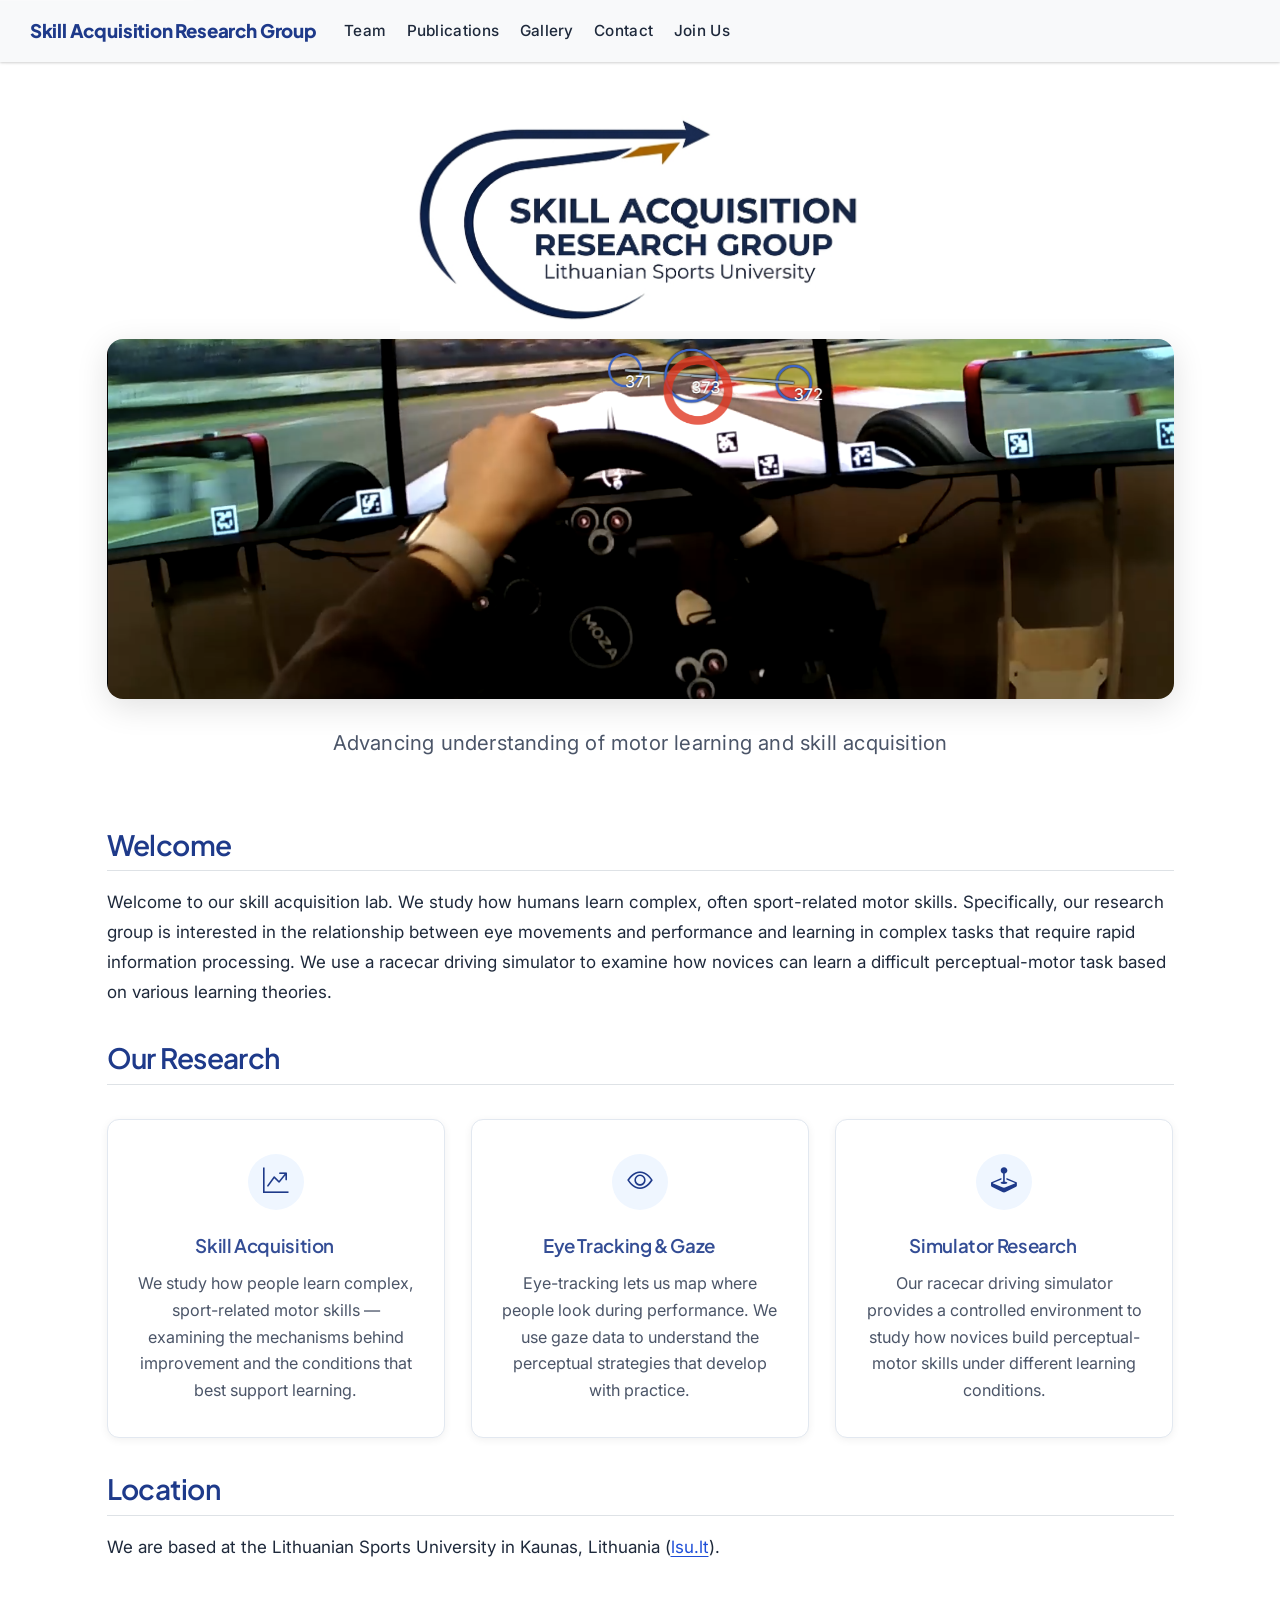
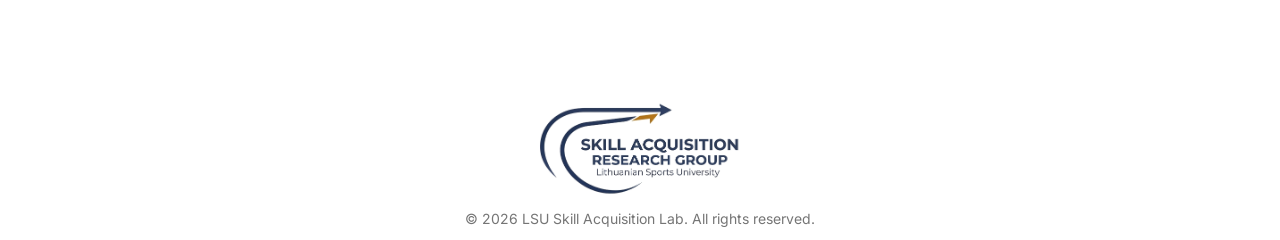
==== commit c2a713fb: "fixing bugs" ====
--- a/docs/index.html
+++ b/docs/index.html
@@ -39,7 +39,7 @@
 <link href="site_libs/quarto-html/quarto-syntax-highlighting-de070a7b0ab54f8780927367ac907214.css" rel="stylesheet" id="quarto-text-highlighting-styles">
 <script src="site_libs/bootstrap/bootstrap.min.js"></script>
 <link href="site_libs/bootstrap/bootstrap-icons.css" rel="stylesheet">
-<link href="site_libs/bootstrap/bootstrap-a76fe5c168c1652338de56c0fe45e539.min.css" rel="stylesheet" append-hash="true" id="quarto-bootstrap" data-mode="light">
+<link href="site_libs/bootstrap/bootstrap-a59e2a99ef3975f9d9cfe16e191b768d.min.css" rel="stylesheet" append-hash="true" id="quarto-bootstrap" data-mode="light">
 <script id="quarto-search-options" type="application/json">{
   "location": "navbar",
   "copy-button": false,
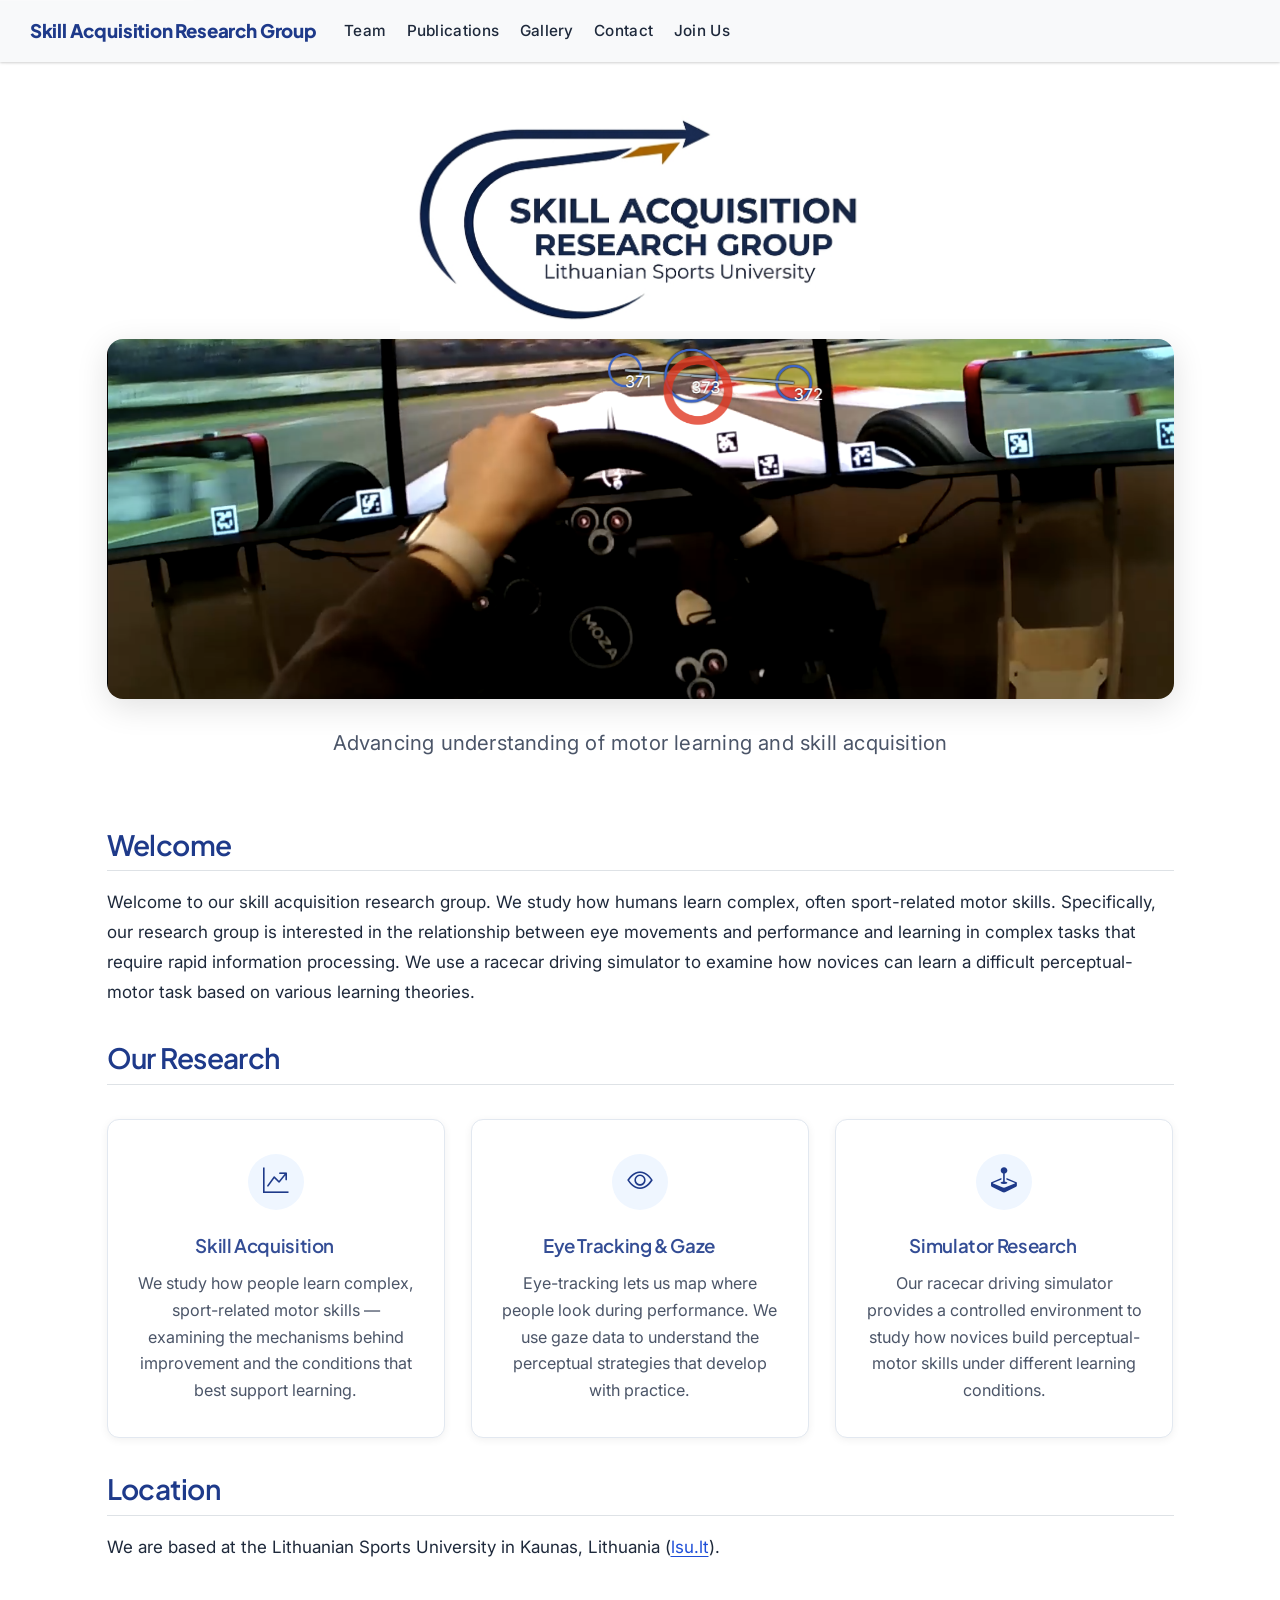
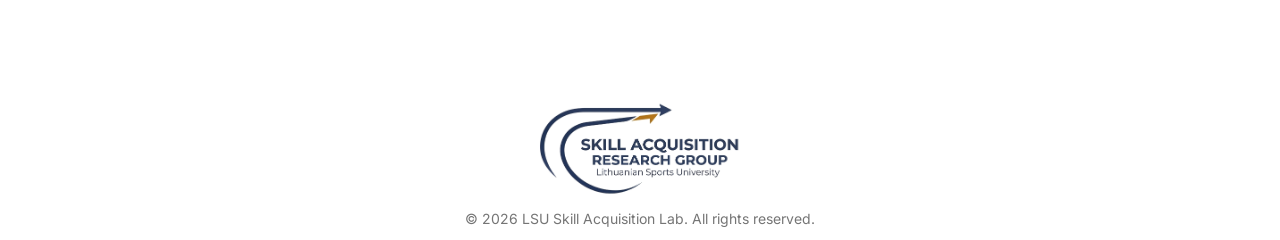
==== commit 65db76e9: "Added Neila's Pic" ====
--- a/docs/index.html
+++ b/docs/index.html
@@ -156,7 +156,7 @@
 <div class="content-section">
 <section id="welcome" class="level2">
 <h2 class="anchored" data-anchor-id="welcome">Welcome</h2>
-<p>Welcome to our skill acquisition lab. We study how humans learn complex, often sport-related motor skills. Specifically, our research group is interested in the relationship between eye movements and performance and learning in complex tasks that require rapid information processing. We use a racecar driving simulator to examine how novices can learn a difficult perceptual-motor task based on various learning theories.</p>
+<p>Welcome to our skill acquisition research group. We study how humans learn complex, often sport-related motor skills. Specifically, our research group is interested in the relationship between eye movements and performance and learning in complex tasks that require rapid information processing. We use a racecar driving simulator to examine how novices can learn a difficult perceptual-motor task based on various learning theories.</p>
 </section>
 <section id="our-research" class="level2">
 <h2 class="anchored" data-anchor-id="our-research">Our Research</h2>
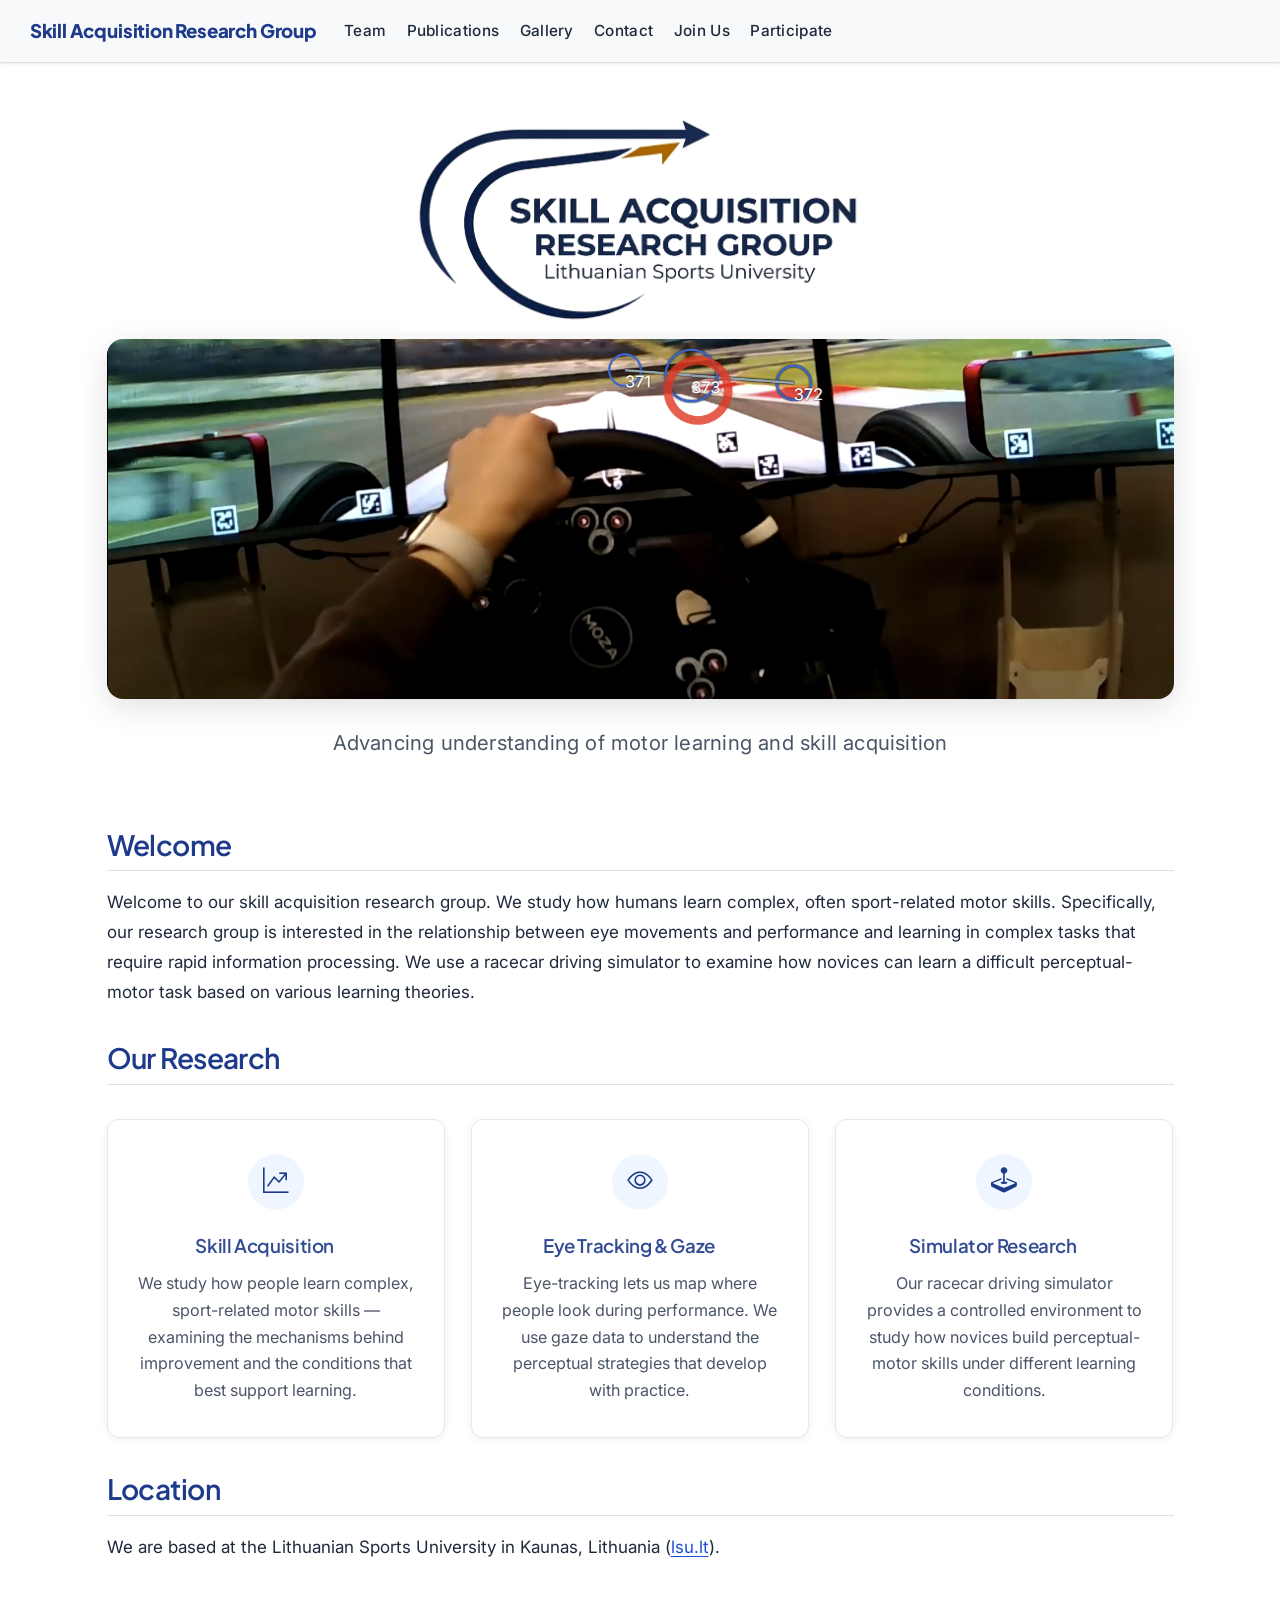
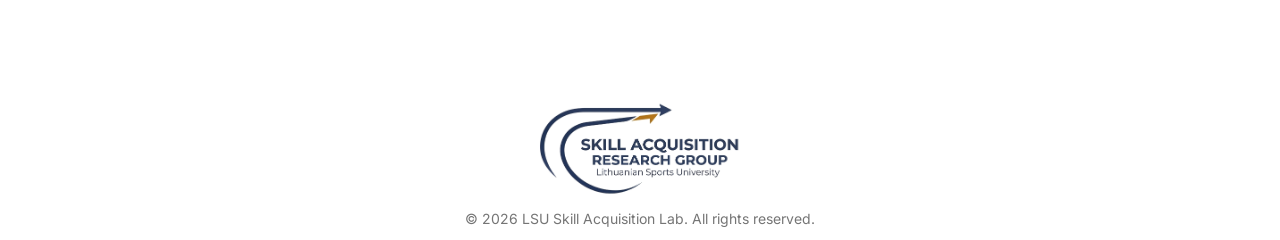
==== commit c6c50ce4: "added participate page" ====
--- a/docs/index.html
+++ b/docs/index.html
@@ -112,6 +112,10 @@
     <a class="nav-link" href="./join.html"> 
 <span class="menu-text">Join Us</span></a>
   </li>  
+  <li class="nav-item">
+    <a class="nav-link" href="./participate.html"> 
+<span class="menu-text">Participate</span></a>
+  </li>  
 </ul>
           </div> <!-- /navcollapse -->
             <div class="quarto-navbar-tools">
@@ -205,7 +209,8 @@
   var skipLink = document.createElement('a');
   skipLink.href = '#quarto-document-content';
   skipLink.className = 'skip-link';
-  skipLink.textContent = 'Skip to main content';
+  var pageLang = document.documentElement.lang || 'en';
+  skipLink.textContent = pageLang.startsWith('lt') ? 'Pereiti prie pagrindinio turinio' : 'Skip to main content';
   document.body.insertBefore(skipLink, document.body.firstChild);
 
   // Remove incorrect role="menu" from the mobile navbar toggler button
--- a/docs/styles.css
+++ b/docs/styles.css
@@ -330,3 +330,168 @@
   letter-spacing: 0.01em;
   margin-bottom: 1rem;
 }
+
+/* ── Participate / Study cards ── */
+
+.study-card {
+  border: 1px solid #e2e8f0;
+  border-radius: 16px;
+  overflow: hidden;
+  box-shadow: 0 4px 16px rgba(0,0,0,0.08);
+  margin-top: 2rem;
+}
+
+.study-card-header {
+  background: linear-gradient(135deg, #1e3a8a 0%, #2563eb 100%);
+  color: #ffffff;
+  padding: 2rem 2.5rem;
+}
+
+.study-badge {
+  display: inline-block;
+  background-color: #ffffff;
+  color: #1e3a8a;
+  font-size: 0.75rem;
+  font-weight: 600;
+  letter-spacing: 0.08em;
+  text-transform: uppercase;
+  padding: 0.25rem 0.75rem;
+  border-radius: 20px;
+  margin-bottom: 0.75rem;
+}
+
+.study-card-header h2 {
+  font-size: 1.4rem;
+  font-weight: 700;
+  margin: 0 0 0.5rem;
+  color: #ffffff;
+  border: none;
+}
+
+.study-card-header .anchorjs-link:focus,
+.study-card-header .anchorjs-link:focus-visible {
+  outline: 2px solid #ffffff;
+  outline-offset: 2px;
+  border-radius: 2px;
+}
+
+.study-full-title {
+  font-size: 1rem;
+  font-style: italic;
+  color: #ffffff;
+  margin: 0 0 0.75rem;
+  line-height: 1.5;
+}
+
+.study-pi {
+  font-size: 0.9rem;
+  color: #ffffff;
+  margin: 0;
+}
+
+.study-card-body {
+  padding: 2rem 2.5rem;
+  background: #ffffff;
+}
+
+.study-card-body > p {
+  font-size: 0.95rem;
+  color: #374151;
+  line-height: 1.7;
+  margin-bottom: 1rem;
+}
+
+.study-details-grid {
+  display: grid;
+  grid-template-columns: repeat(auto-fit, minmax(260px, 1fr));
+  gap: 1.5rem;
+  margin: 1.75rem 0;
+}
+
+.study-detail-block {
+  background: #f8fafc;
+  border: 1px solid #e2e8f0;
+  border-radius: 10px;
+  padding: 1.25rem 1.5rem;
+}
+
+.study-detail-icon {
+  width: 40px;
+  height: 40px;
+  background-color: #eff6ff;
+  border-radius: 50%;
+  display: flex;
+  align-items: center;
+  justify-content: center;
+  font-size: 1.1rem;
+  color: #1e3a8a;
+  margin-bottom: 0.75rem;
+}
+
+.study-detail-block h3 {
+  font-size: 0.95rem;
+  font-weight: 600;
+  color: #1e3a8a;
+  margin: 0 0 0.5rem;
+}
+
+.study-detail-block ul {
+  margin: 0;
+  padding-left: 1.1rem;
+  font-size: 0.9rem;
+  color: #4b5568;
+  line-height: 1.65;
+}
+
+.study-detail-block p {
+  font-size: 0.9rem;
+  color: #4b5568;
+  line-height: 1.65;
+  margin: 0;
+}
+
+.study-contact-box {
+  background-color: #eff6ff;
+  border-left: 4px solid #2563eb;
+  border-radius: 4px;
+  padding: 1.5rem 2rem;
+  margin-top: 0.5rem;
+}
+
+.study-contact-box h3 {
+  font-size: 1rem;
+  font-weight: 600;
+  color: #1e3a8a;
+  margin: 0 0 0.5rem;
+}
+
+.study-contact-box p {
+  font-size: 0.9rem;
+  color: #374151;
+  margin: 0 0 0.5rem;
+}
+
+.study-contact-box ul {
+  margin: 0 0 1.25rem;
+  padding-left: 1.1rem;
+  font-size: 0.9rem;
+  color: #4b5568;
+  line-height: 1.8;
+}
+
+.study-contact-box a {
+  color: #1d4ed8;
+  text-decoration: none;
+}
+
+.study-contact-box a:hover {
+  text-decoration: underline;
+}
+
+
+@media (max-width: 768px) {
+  .study-card-header,
+  .study-card-body {
+    padding: 1.5rem;
+  }
+}
